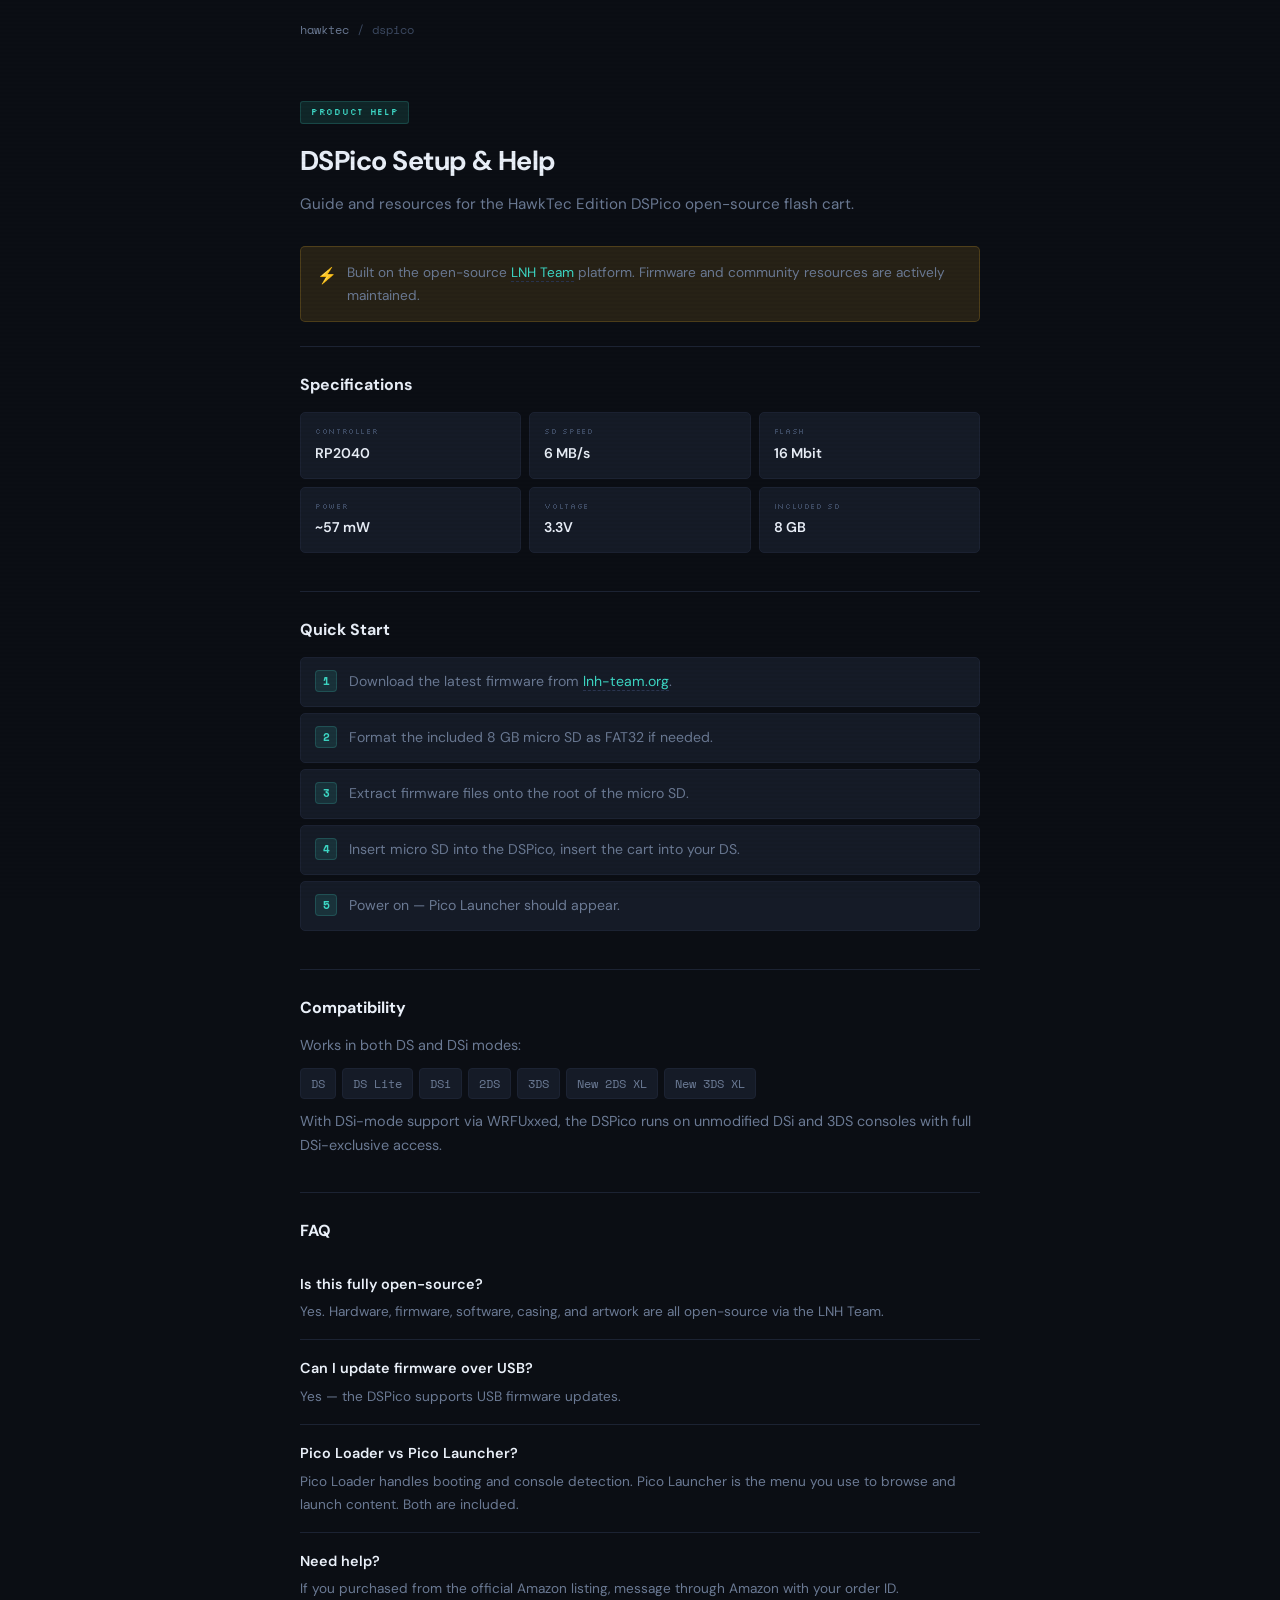
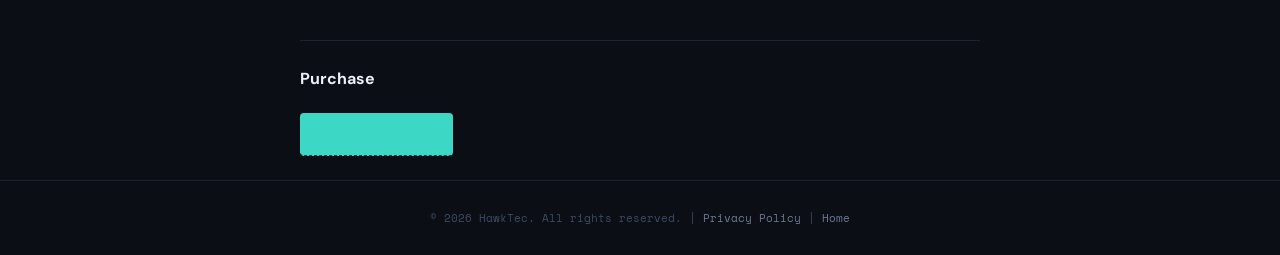
==== dspico/index.html @ 76e1e64f "fix: correct directory structure" ====
<!DOCTYPE html>
<html lang="en">
<head>
  <meta charset="UTF-8">
  <meta name="viewport" content="width=device-width, initial-scale=1.0">
  <title>DSPico Help – HawkTec</title>
  <meta name="description" content="Setup guide and resources for the HawkTec Edition DSPico flash cart.">
  <link rel="preconnect" href="https://fonts.googleapis.com">
  <link rel="preconnect" href="https://fonts.gstatic.com" crossorigin>
  <link href="https://fonts.googleapis.com/css2?family=Silkscreen:wght@400;700&family=Space+Mono:wght@400;700&family=DM+Sans:wght@400;500;600;700&display=swap" rel="stylesheet">
  <style>
    *, *::before, *::after { margin:0; padding:0; box-sizing:border-box; }
    :root {
      --bg:#0b0e14; --bg-card:#151b27; --border:#1c2333; --border-lit:#2a3550;
      --teal:#3dd8c5; --teal-dim:rgba(61,216,197,0.12); --teal-glow:rgba(61,216,197,0.25);
      --amber:#f0b429; --amber-dim:rgba(240,180,41,0.12);
      --text:#c9d1de; --text-bright:#eaf0f9; --text-muted:#6b7a94; --text-faint:#3d4b63;
      --pixel:'Silkscreen',monospace; --mono:'Space Mono',monospace; --sans:'DM Sans',sans-serif;
    }
    html { scroll-behavior:smooth; }
    body { font-family:var(--sans); background:var(--bg); color:var(--text); line-height:1.7; -webkit-font-smoothing:antialiased; }
    body::after { content:''; position:fixed; inset:0; background:repeating-linear-gradient(0deg,transparent,transparent 2px,rgba(0,0,0,0.03) 2px,rgba(0,0,0,0.03) 4px); pointer-events:none; z-index:9999; }
    .wrap { max-width:720px; margin:0 auto; padding:0 20px; }
    .crumb { padding:20px 0; font-family:var(--mono); font-size:0.72rem; display:flex; align-items:center; gap:8px; color:var(--text-faint); }
    .crumb a { color:var(--text-muted); text-decoration:none; transition:color 0.15s; }
    .crumb a:hover { color:var(--teal); }
    .ph { padding:36px 0 28px; }
    .ph .badge { display:inline-block; padding:3px 10px; background:var(--teal-dim); border:1px solid rgba(61,216,197,0.18); border-radius:3px; font-family:var(--pixel); font-size:0.55rem; color:var(--teal); letter-spacing:0.08em; text-transform:uppercase; margin-bottom:14px; }
    .ph h1 { font-size:1.7rem; font-weight:700; color:var(--text-bright); letter-spacing:-0.02em; margin-bottom:8px; }
    .ph p { color:var(--text-muted); font-size:0.95rem; }
    .sec { padding:24px 0; border-top:1px solid var(--border); }
    .sec h2 { font-size:1rem; font-weight:700; color:var(--text-bright); margin-bottom:12px; }
    .sec p { color:var(--text-muted); margin-bottom:10px; font-size:0.9rem; }
    .sec a { color:var(--teal); text-decoration:none; border-bottom:1px dashed var(--border-lit); transition:border-color 0.15s; }
    .sec a:hover { border-color:var(--teal); }
    .steps { list-style:none; counter-reset:s; margin:14px 0; }
    .steps li { counter-increment:s; padding:12px 14px 12px 48px; position:relative; background:var(--bg-card); border:1px solid var(--border); border-radius:5px; margin-bottom:6px; color:var(--text-muted); font-size:0.88rem; }
    .steps li::before { content:counter(s); position:absolute; left:14px; top:12px; width:22px; height:22px; background:var(--teal-dim); border:1px solid rgba(61,216,197,0.18); border-radius:4px; display:flex; align-items:center; justify-content:center; font-family:var(--mono); font-size:0.68rem; font-weight:700; color:var(--teal); }
    .notice { background:var(--amber-dim); border:1px solid rgba(240,180,41,0.2); border-radius:5px; padding:14px 16px; margin-bottom:24px; display:flex; gap:10px; align-items:flex-start; font-size:0.85rem; color:var(--text-muted); }
    .notice .ico { font-size:1rem; flex-shrink:0; margin-top:1px; }
    .notice a { color:var(--teal); text-decoration:none; border-bottom:1px dashed var(--border-lit); }
    .notice a:hover { border-color:var(--teal); }
    .specs { display:grid; grid-template-columns:1fr 1fr 1fr; gap:8px; margin:14px 0; }
    .spec { background:var(--bg-card); border:1px solid var(--border); border-radius:5px; padding:12px 14px; }
    .spec .lbl { font-family:var(--pixel); font-size:0.5rem; color:var(--text-faint); letter-spacing:0.08em; text-transform:uppercase; margin-bottom:3px; }
    .spec .val { font-size:0.88rem; font-weight:600; color:var(--text-bright); }
    .compat { font-family:var(--mono); font-size:0.78rem; color:var(--text-muted); display:flex; flex-wrap:wrap; gap:6px; margin:10px 0; }
    .compat span { padding:4px 10px; background:var(--bg-card); border:1px solid var(--border); border-radius:4px; }
    .faq { padding:16px 0; border-bottom:1px solid var(--border); }
    .faq:last-child { border-bottom:none; }
    .faq strong { display:block; color:var(--text-bright); font-weight:600; font-size:0.9rem; margin-bottom:4px; }
    .faq p { margin:0; font-size:0.85rem; }
    .cta { display:inline-flex; align-items:center; gap:7px; padding:10px 18px; background:var(--teal); color:var(--bg); border-radius:4px; font-size:0.82rem; font-weight:600; text-decoration:none; border:none; transition:all 0.15s; margin-top:8px; }
    .cta:hover { background:#50e6d3; box-shadow:0 2px 12px var(--teal-glow); }
    footer { border-top:1px solid var(--border); padding:28px 20px; text-align:center; font-family:var(--mono); font-size:0.68rem; color:var(--text-faint); }
    footer a { color:var(--text-muted); text-decoration:none; transition:color 0.15s; }
    footer a:hover { color:var(--teal); }
    @media (max-width:640px) { .specs { grid-template-columns:1fr 1fr; } }
  </style>
</head>
<body>
  <div class="wrap">
    <nav class="crumb"><a href="/">hawktec</a><span>/</span><span>dspico</span></nav>
    <div class="ph">
      <div class="badge">Product Help</div>
      <h1>DSPico Setup &amp; Help</h1>
      <p>Guide and resources for the HawkTec Edition DSPico open-source flash cart.</p>
    </div>
    <div class="notice">
      <span class="ico">⚡</span>
      <p>Built on the open-source <a href="https://www.lnh-team.org/dspico_hw.html" target="_blank" rel="noopener">LNH Team</a> platform. Firmware and community resources are actively maintained.</p>
    </div>
    <section class="sec">
      <h2>Specifications</h2>
      <div class="specs">
        <div class="spec"><div class="lbl">Controller</div><div class="val">RP2040</div></div>
        <div class="spec"><div class="lbl">SD Speed</div><div class="val">6 MB/s</div></div>
        <div class="spec"><div class="lbl">Flash</div><div class="val">16 Mbit</div></div>
        <div class="spec"><div class="lbl">Power</div><div class="val">~57 mW</div></div>
        <div class="spec"><div class="lbl">Voltage</div><div class="val">3.3V</div></div>
        <div class="spec"><div class="lbl">Included SD</div><div class="val">8 GB</div></div>
      </div>
    </section>
    <section class="sec">
      <h2>Quick Start</h2>
      <ol class="steps">
        <li>Download the latest firmware from <a href="https://www.lnh-team.org/dspico_hw.html" target="_blank" rel="noopener">lnh-team.org</a>.</li>
        <li>Format the included 8 GB micro SD as FAT32 if needed.</li>
        <li>Extract firmware files onto the root of the micro SD.</li>
        <li>Insert micro SD into the DSPico, insert the cart into your DS.</li>
        <li>Power on — Pico Launcher should appear.</li>
      </ol>
    </section>
    <section class="sec">
      <h2>Compatibility</h2>
      <p>Works in both DS and DSi modes:</p>
      <div class="compat">
        <span>DS</span><span>DS Lite</span><span>DSi</span>
        <span>2DS</span><span>3DS</span><span>New 2DS XL</span><span>New 3DS XL</span>
      </div>
      <p>With DSi-mode support via WRFUxxed, the DSPico runs on unmodified DSi and 3DS consoles with full DSi-exclusive access.</p>
    </section>
    <section class="sec">
      <h2>FAQ</h2>
      <div class="faq">
        <strong>Is this fully open-source?</strong>
        <p>Yes. Hardware, firmware, software, casing, and artwork are all open-source via the LNH Team.</p>
      </div>
      <div class="faq">
        <strong>Can I update firmware over USB?</strong>
        <p>Yes — the DSPico supports USB firmware updates.</p>
      </div>
      <div class="faq">
        <strong>Pico Loader vs Pico Launcher?</strong>
        <p>Pico Loader handles booting and console detection. Pico Launcher is the menu you use to browse and launch content. Both are included.</p>
      </div>
      <div class="faq">
        <strong>Need help?</strong>
        <p>If you purchased from the official Amazon listing, message through Amazon with your order ID.</p>
      </div>
    </section>
    <section class="sec">
      <h2>Purchase</h2>
      <a href="https://www.amazon.com/HawkTec-DSPico-Compatible-DS-Upgrade-Nintendo/dp/B0GQCL45W9" target="_blank" rel="noopener" class="cta">View on Amazon →</a>
    </section>
  </div>
  <footer><p>&copy; <script>document.write(new Date().getFullYear())</script> HawkTec. All rights reserved. | <a href="/privacy/">Privacy Policy</a> | <a href="/">Home</a></p></footer>
</body>
</html>
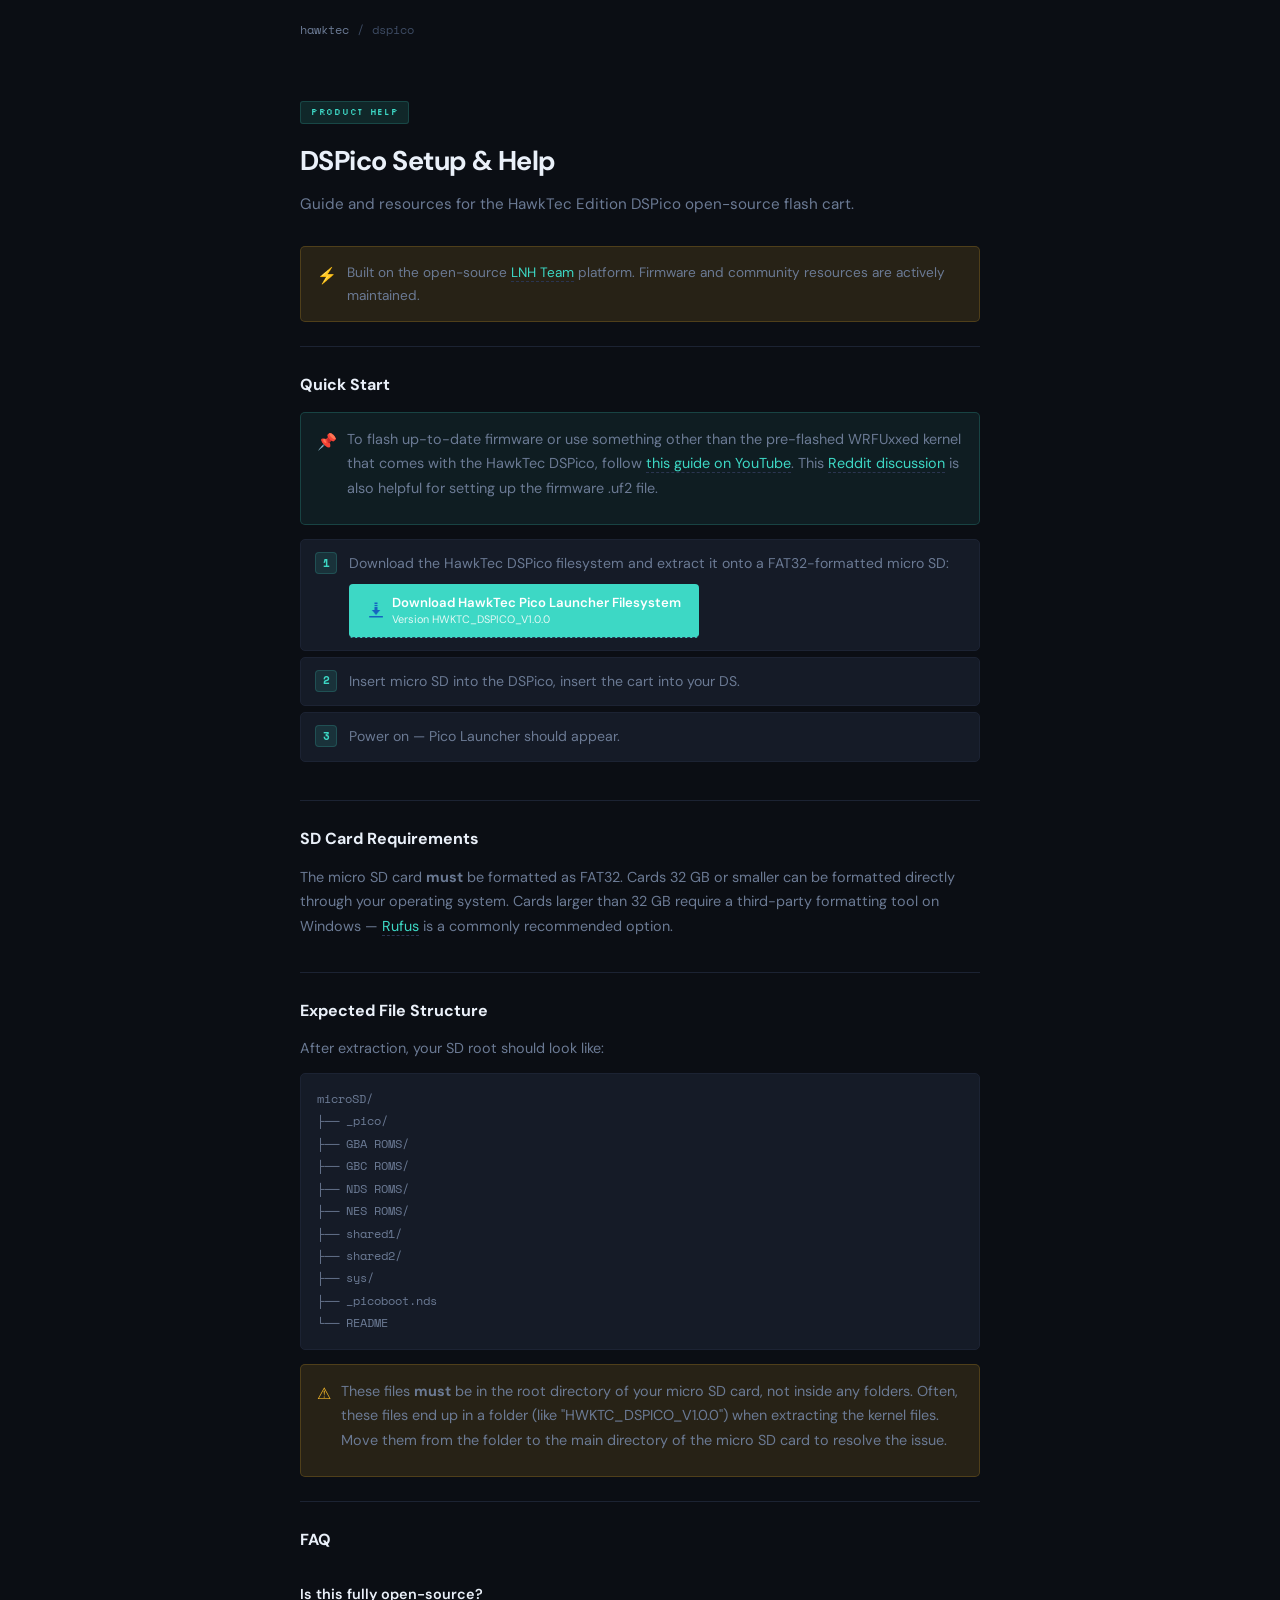
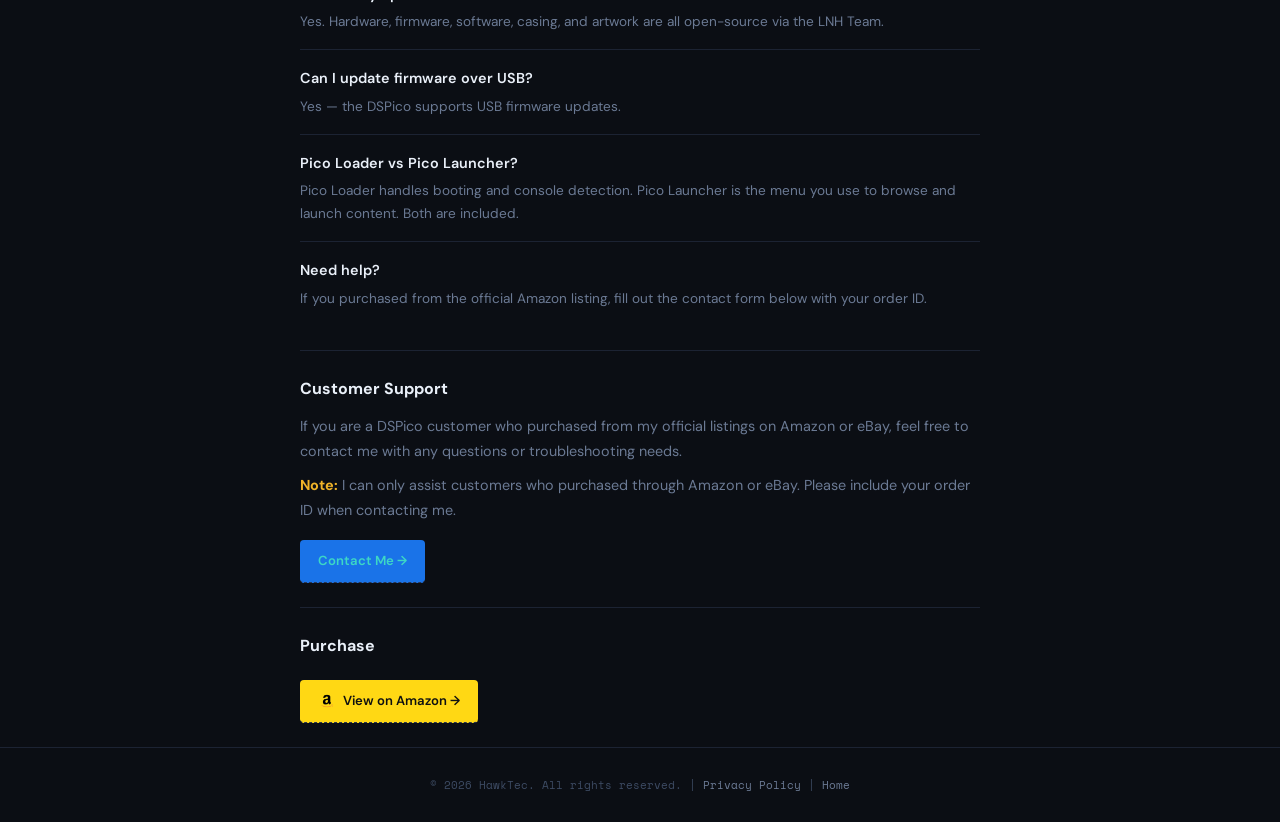
==== commit 4eb2c8bd: "chore: update r4xmp and dspico webpage" ====
--- a/dspico/index.html
+++ b/dspico/index.html
@@ -8,55 +8,7 @@
   <link rel="preconnect" href="https://fonts.googleapis.com">
   <link rel="preconnect" href="https://fonts.gstatic.com" crossorigin>
   <link href="https://fonts.googleapis.com/css2?family=Silkscreen:wght@400;700&family=Space+Mono:wght@400;700&family=DM+Sans:wght@400;500;600;700&display=swap" rel="stylesheet">
-  <style>
-    *, *::before, *::after { margin:0; padding:0; box-sizing:border-box; }
-    :root {
-      --bg:#0b0e14; --bg-card:#151b27; --border:#1c2333; --border-lit:#2a3550;
-      --teal:#3dd8c5; --teal-dim:rgba(61,216,197,0.12); --teal-glow:rgba(61,216,197,0.25);
-      --amber:#f0b429; --amber-dim:rgba(240,180,41,0.12);
-      --text:#c9d1de; --text-bright:#eaf0f9; --text-muted:#6b7a94; --text-faint:#3d4b63;
-      --pixel:'Silkscreen',monospace; --mono:'Space Mono',monospace; --sans:'DM Sans',sans-serif;
-    }
-    html { scroll-behavior:smooth; }
-    body { font-family:var(--sans); background:var(--bg); color:var(--text); line-height:1.7; -webkit-font-smoothing:antialiased; }
-    body::after { content:''; position:fixed; inset:0; background:repeating-linear-gradient(0deg,transparent,transparent 2px,rgba(0,0,0,0.03) 2px,rgba(0,0,0,0.03) 4px); pointer-events:none; z-index:9999; }
-    .wrap { max-width:720px; margin:0 auto; padding:0 20px; }
-    .crumb { padding:20px 0; font-family:var(--mono); font-size:0.72rem; display:flex; align-items:center; gap:8px; color:var(--text-faint); }
-    .crumb a { color:var(--text-muted); text-decoration:none; transition:color 0.15s; }
-    .crumb a:hover { color:var(--teal); }
-    .ph { padding:36px 0 28px; }
-    .ph .badge { display:inline-block; padding:3px 10px; background:var(--teal-dim); border:1px solid rgba(61,216,197,0.18); border-radius:3px; font-family:var(--pixel); font-size:0.55rem; color:var(--teal); letter-spacing:0.08em; text-transform:uppercase; margin-bottom:14px; }
-    .ph h1 { font-size:1.7rem; font-weight:700; color:var(--text-bright); letter-spacing:-0.02em; margin-bottom:8px; }
-    .ph p { color:var(--text-muted); font-size:0.95rem; }
-    .sec { padding:24px 0; border-top:1px solid var(--border); }
-    .sec h2 { font-size:1rem; font-weight:700; color:var(--text-bright); margin-bottom:12px; }
-    .sec p { color:var(--text-muted); margin-bottom:10px; font-size:0.9rem; }
-    .sec a { color:var(--teal); text-decoration:none; border-bottom:1px dashed var(--border-lit); transition:border-color 0.15s; }
-    .sec a:hover { border-color:var(--teal); }
-    .steps { list-style:none; counter-reset:s; margin:14px 0; }
-    .steps li { counter-increment:s; padding:12px 14px 12px 48px; position:relative; background:var(--bg-card); border:1px solid var(--border); border-radius:5px; margin-bottom:6px; color:var(--text-muted); font-size:0.88rem; }
-    .steps li::before { content:counter(s); position:absolute; left:14px; top:12px; width:22px; height:22px; background:var(--teal-dim); border:1px solid rgba(61,216,197,0.18); border-radius:4px; display:flex; align-items:center; justify-content:center; font-family:var(--mono); font-size:0.68rem; font-weight:700; color:var(--teal); }
-    .notice { background:var(--amber-dim); border:1px solid rgba(240,180,41,0.2); border-radius:5px; padding:14px 16px; margin-bottom:24px; display:flex; gap:10px; align-items:flex-start; font-size:0.85rem; color:var(--text-muted); }
-    .notice .ico { font-size:1rem; flex-shrink:0; margin-top:1px; }
-    .notice a { color:var(--teal); text-decoration:none; border-bottom:1px dashed var(--border-lit); }
-    .notice a:hover { border-color:var(--teal); }
-    .specs { display:grid; grid-template-columns:1fr 1fr 1fr; gap:8px; margin:14px 0; }
-    .spec { background:var(--bg-card); border:1px solid var(--border); border-radius:5px; padding:12px 14px; }
-    .spec .lbl { font-family:var(--pixel); font-size:0.5rem; color:var(--text-faint); letter-spacing:0.08em; text-transform:uppercase; margin-bottom:3px; }
-    .spec .val { font-size:0.88rem; font-weight:600; color:var(--text-bright); }
-    .compat { font-family:var(--mono); font-size:0.78rem; color:var(--text-muted); display:flex; flex-wrap:wrap; gap:6px; margin:10px 0; }
-    .compat span { padding:4px 10px; background:var(--bg-card); border:1px solid var(--border); border-radius:4px; }
-    .faq { padding:16px 0; border-bottom:1px solid var(--border); }
-    .faq:last-child { border-bottom:none; }
-    .faq strong { display:block; color:var(--text-bright); font-weight:600; font-size:0.9rem; margin-bottom:4px; }
-    .faq p { margin:0; font-size:0.85rem; }
-    .cta { display:inline-flex; align-items:center; gap:7px; padding:10px 18px; background:var(--teal); color:var(--bg); border-radius:4px; font-size:0.82rem; font-weight:600; text-decoration:none; border:none; transition:all 0.15s; margin-top:8px; }
-    .cta:hover { background:#50e6d3; box-shadow:0 2px 12px var(--teal-glow); }
-    footer { border-top:1px solid var(--border); padding:28px 20px; text-align:center; font-family:var(--mono); font-size:0.68rem; color:var(--text-faint); }
-    footer a { color:var(--text-muted); text-decoration:none; transition:color 0.15s; }
-    footer a:hover { color:var(--teal); }
-    @media (max-width:640px) { .specs { grid-template-columns:1fr 1fr; } }
-  </style>
+  <link rel="stylesheet" href="../assets/style.css">
 </head>
 <body>
   <div class="wrap">
@@ -71,34 +23,39 @@
       <p>Built on the open-source <a href="https://www.lnh-team.org/dspico_hw.html" target="_blank" rel="noopener">LNH Team</a> platform. Firmware and community resources are actively maintained.</p>
     </div>
     <section class="sec">
-      <h2>Specifications</h2>
-      <div class="specs">
-        <div class="spec"><div class="lbl">Controller</div><div class="val">RP2040</div></div>
-        <div class="spec"><div class="lbl">SD Speed</div><div class="val">6 MB/s</div></div>
-        <div class="spec"><div class="lbl">Flash</div><div class="val">16 Mbit</div></div>
-        <div class="spec"><div class="lbl">Power</div><div class="val">~57 mW</div></div>
-        <div class="spec"><div class="lbl">Voltage</div><div class="val">3.3V</div></div>
-        <div class="spec"><div class="lbl">Included SD</div><div class="val">8 GB</div></div>
+      <h2>Quick Start</h2>
+      <div class="tip">
+        <span class="ico">&#x1F4CC;</span>
+        <p>To flash up-to-date firmware or use something other than the pre-flashed WRFUxxed kernel that comes with the HawkTec DSPico, follow <a href="https://www.youtube.com/watch?v=o7IuaewHNTQ" target="_blank" rel="noopener">this guide on YouTube</a>. This <a href="https://www.reddit.com/r/flashcarts/comments/1r8h7qh/ds_pico_setup/" target="_blank" rel="noopener">Reddit discussion</a> is also helpful for setting up the firmware .uf2 file.</p>
       </div>
-    </section>
-    <section class="sec">
-      <h2>Quick Start</h2>
       <ol class="steps">
-        <li>Download the latest firmware from <a href="https://www.lnh-team.org/dspico_hw.html" target="_blank" rel="noopener">lnh-team.org</a>.</li>
-        <li>Format the included 8 GB micro SD as FAT32 if needed.</li>
-        <li>Extract firmware files onto the root of the micro SD.</li>
+        <li>Download the HawkTec DSPico filesystem and extract it onto a FAT32-formatted micro SD:<br><a href="../downloads/HWKTC_DSPICO_V1.0.0.zip" download class="cta cta-download"><img src="../assets/download_button.png" alt="Download"><span class="dl-text">Download HawkTec Pico Launcher Filesystem<small>Version HWKTC_DSPICO_V1.0.0</small></span></a></li>
         <li>Insert micro SD into the DSPico, insert the cart into your DS.</li>
         <li>Power on — Pico Launcher should appear.</li>
       </ol>
     </section>
     <section class="sec">
-      <h2>Compatibility</h2>
-      <p>Works in both DS and DSi modes:</p>
-      <div class="compat">
-        <span>DS</span><span>DS Lite</span><span>DSi</span>
-        <span>2DS</span><span>3DS</span><span>New 2DS XL</span><span>New 3DS XL</span>
+      <h2>SD Card Requirements</h2>
+      <p>The micro SD card <strong>must</strong> be formatted as FAT32. Cards 32 GB or smaller can be formatted directly through your operating system. Cards larger than 32 GB require a third-party formatting tool on Windows — <a href="https://rufus.ie/en/" target="_blank" rel="noopener">Rufus</a> is a commonly recommended option.</p>
+    </section>
+    <section class="sec">
+      <h2>Expected File Structure</h2>
+      <p>After extraction, your SD root should look like:</p>
+      <div class="codeblock">microSD/
+├── _pico/
+├── GBA ROMS/
+├── GBC ROMS/
+├── NDS ROMS/
+├── NES ROMS/
+├── shared1/
+├── shared2/
+├── sys/
+├── _picoboot.nds
+└── README</div>
+      <div class="file-warning">
+        <span class="ico">&#x26A0;</span>
+        <p>These files <strong>must</strong> be in the root directory of your micro SD card, not inside any folders. Often, these files end up in a folder (like "HWKTC_DSPICO_V1.0.0") when extracting the kernel files. Move them from the folder to the main directory of the micro SD card to resolve the issue.</p>
       </div>
-      <p>With DSi-mode support via WRFUxxed, the DSPico runs on unmodified DSi and 3DS consoles with full DSi-exclusive access.</p>
     </section>
     <section class="sec">
       <h2>FAQ</h2>
@@ -116,12 +73,19 @@
       </div>
       <div class="faq">
         <strong>Need help?</strong>
-        <p>If you purchased from the official Amazon listing, message through Amazon with your order ID.</p>
+        <p>If you purchased from the official Amazon listing, fill out the contact form below with your order ID.</p>
       </div>
     </section>
     <section class="sec">
+      <h2>Customer Support</h2>
+      <p>If you are a DSPico customer who purchased from my official listings on Amazon or eBay, feel free to contact me with any questions or troubleshooting needs.</p>
+      <p><strong style="color:var(--amber);">Note:</strong> I can only assist customers who purchased through Amazon or eBay. Please include your order ID when contacting me.</p>
+      <a class="cta cta-contact" onclick="var f=document.getElementById('contact-form');f.classList.toggle('active');if(f.classList.contains('active')&&!f.querySelector('iframe')){f.innerHTML='<iframe src=\'https://docs.google.com/forms/d/e/1FAIpQLSdp6ZReStK1zI6lmsmjh6R2j_i8qvBYtiC9VELwbWKGHkI4wg/viewform?embedded=true\' loading=\'lazy\'></iframe>';}">Contact Me →</a>
+      <div id="contact-form" class="form-embed"></div>
+    </section>
+    <section class="sec">
       <h2>Purchase</h2>
-      <a href="https://www.amazon.com/HawkTec-DSPico-Compatible-DS-Upgrade-Nintendo/dp/B0GQCL45W9" target="_blank" rel="noopener" class="cta">View on Amazon →</a>
+      <a href="https://www.amazon.com/HawkTec-DSPico-Compatible-DS-Upgrade-Nintendo/dp/B0GQCL45W9" target="_blank" rel="noopener" class="cta cta-amazon"><img src="../assets/amazon-logo-a.png" alt="Amazon">View on Amazon →</a>
     </section>
   </div>
   <footer><p>&copy; <script>document.write(new Date().getFullYear())</script> HawkTec. All rights reserved. | <a href="/privacy/">Privacy Policy</a> | <a href="/">Home</a></p></footer>
--- a/assets/style.css
+++ b/assets/style.css
@@ -0,0 +1,65 @@
+*, *::before, *::after { margin:0; padding:0; box-sizing:border-box; }
+:root {
+  --bg:#0b0e14; --bg-card:#151b27; --border:#1c2333; --border-lit:#2a3550;
+  --teal:#3dd8c5; --teal-dim:rgba(61,216,197,0.12); --teal-glow:rgba(61,216,197,0.25);
+  --amber:#f0b429; --amber-dim:rgba(240,180,41,0.12);
+  --text:#c9d1de; --text-bright:#eaf0f9; --text-muted:#6b7a94; --text-faint:#3d4b63;
+  --pixel:'Silkscreen',monospace; --mono:'Space Mono',monospace; --sans:'DM Sans',sans-serif;
+}
+html { scroll-behavior:smooth; }
+body { font-family:var(--sans); background:var(--bg); color:var(--text); line-height:1.7; -webkit-font-smoothing:antialiased; }
+.wrap { max-width:720px; margin:0 auto; padding:0 20px; }
+.crumb { padding:20px 0; font-family:var(--mono); font-size:0.72rem; display:flex; align-items:center; gap:8px; color:var(--text-faint); }
+.crumb a { color:var(--text-muted); text-decoration:none; transition:color 0.15s; }
+.crumb a:hover { color:var(--teal); }
+.ph { padding:36px 0 28px; }
+.ph .badge { display:inline-block; padding:3px 10px; background:var(--teal-dim); border:1px solid rgba(61,216,197,0.18); border-radius:3px; font-family:var(--pixel); font-size:0.55rem; color:var(--teal); letter-spacing:0.08em; text-transform:uppercase; margin-bottom:14px; }
+.ph h1 { font-size:1.7rem; font-weight:700; color:var(--text-bright); letter-spacing:-0.02em; margin-bottom:8px; }
+.ph p { color:var(--text-muted); font-size:0.95rem; }
+.sec { padding:24px 0; border-top:1px solid var(--border); }
+.sec h2 { font-size:1rem; font-weight:700; color:var(--text-bright); margin-bottom:12px; }
+.sec p { color:var(--text-muted); margin-bottom:10px; font-size:0.9rem; }
+.sec a { color:var(--teal); text-decoration:none; border-bottom:1px dashed var(--border-lit); transition:border-color 0.15s; }
+.sec a:hover { border-color:var(--teal); }
+.sec code { font-family:var(--mono); font-size:0.82rem; color:var(--teal); background:var(--teal-dim); padding:1px 5px; border-radius:3px; }
+.steps { list-style:none; counter-reset:s; margin:14px 0; }
+.steps li { counter-increment:s; padding:12px 14px 12px 48px; position:relative; background:var(--bg-card); border:1px solid var(--border); border-radius:5px; margin-bottom:6px; color:var(--text-muted); font-size:0.88rem; }
+.steps li::before { content:counter(s); position:absolute; left:14px; top:12px; width:22px; height:22px; background:var(--teal-dim); border:1px solid rgba(61,216,197,0.18); border-radius:4px; display:flex; align-items:center; justify-content:center; font-family:var(--mono); font-size:0.68rem; font-weight:700; color:var(--teal); }
+.notice { background:var(--amber-dim); border:1px solid rgba(240,180,41,0.2); border-radius:5px; padding:14px 16px; margin-bottom:24px; display:flex; gap:10px; align-items:flex-start; font-size:0.85rem; color:var(--text-muted); }
+.notice .ico { font-size:1rem; flex-shrink:0; margin-top:1px; }
+.notice a { color:var(--teal); text-decoration:none; border-bottom:1px dashed var(--border-lit); }
+.notice a:hover { border-color:var(--teal); }
+.codeblock { background:var(--bg-card); border:1px solid var(--border); border-radius:5px; padding:14px 16px; font-family:var(--mono); font-size:0.78rem; color:var(--text-muted); overflow-x:auto; margin:12px 0; white-space:pre; line-height:1.8; }
+.tip { background:rgba(61,216,197,0.08); border:1px solid rgba(61,216,197,0.2); border-radius:5px; padding:14px 16px; margin:14px 0; display:flex; gap:10px; align-items:flex-start; font-size:0.85rem; color:var(--text-muted); }
+.tip .ico { color:var(--teal); font-size:1rem; flex-shrink:0; margin-top:1px; }
+.tip a { color:var(--teal); text-decoration:none; border-bottom:1px dashed var(--border-lit); }
+.tip a:hover { border-color:var(--teal); }
+.cta-download { background:#4CAF50; color:#ffffff !important; margin-top:14px; }
+.cta-download:hover { background:#5CBC60; box-shadow:0 2px 12px rgba(76,175,80,0.35); }
+.cta-download img { height:18px; flex-shrink:0; }
+.cta-download .dl-text { display:flex; flex-direction:column; gap:1px; line-height:1.3; }
+.cta-download .dl-text small { font-size:0.68rem; font-weight:400; opacity:0.85; }
+.file-warning { background:var(--amber-dim); border:1px solid rgba(240,180,41,0.2); border-radius:5px; padding:14px 16px; margin-top:14px; display:flex; gap:10px; align-items:flex-start; font-size:0.85rem; color:var(--text-muted); }
+.file-warning .ico { color:var(--amber); font-size:1rem; flex-shrink:0; margin-top:1px; }
+.compat { font-family:var(--mono); font-size:0.78rem; color:var(--text-muted); display:flex; flex-wrap:wrap; gap:6px; margin:10px 0; }
+.compat span { padding:4px 10px; background:var(--bg-card); border:1px solid var(--border); border-radius:4px; }
+.faq { padding:16px 0; border-bottom:1px solid var(--border); }
+.faq:last-child { border-bottom:none; }
+.faq strong { display:block; color:var(--text-bright); font-weight:600; font-size:0.9rem; margin-bottom:4px; }
+.faq p { margin:0; font-size:0.85rem; }
+.details-list { list-style:none; margin:10px 0; }
+.details-list li { padding:8px 14px 8px 32px; position:relative; color:var(--text-muted); font-size:0.88rem; margin-bottom:4px; }
+.details-list li::before { content:'•'; position:absolute; left:14px; color:var(--teal); font-weight:700; }
+.cta { display:inline-flex; align-items:center; gap:7px; padding:10px 18px; background:var(--teal); color:var(--bg); border-radius:4px; font-size:0.82rem; font-weight:600; text-decoration:none; border:none; transition:all 0.15s; margin-top:8px; }
+.cta:hover { background:#50e6d3; box-shadow:0 2px 12px var(--teal-glow); }
+.cta-amazon { background:#FFD814; color:#0F1111 !important; }
+.cta-amazon:hover { background:#F7CA00; box-shadow:0 2px 12px rgba(255,216,20,0.35); }
+.cta-amazon img { height:18px; flex-shrink:0; }
+.cta-contact { background:#1a73e8; color:#ffffff; cursor:pointer; }
+.cta-contact:hover { background:#1565c0; box-shadow:0 2px 12px rgba(26,115,232,0.35); }
+.form-embed { display:none; margin-top:14px; border-radius:5px; overflow:hidden; border:1px solid var(--border); }
+.form-embed.active { display:block; }
+.form-embed iframe { width:100%; height:900px; border:none; }
+footer { border-top:1px solid var(--border); padding:28px 20px; text-align:center; font-family:var(--mono); font-size:0.68rem; color:var(--text-faint); }
+footer a { color:var(--text-muted); text-decoration:none; transition:color 0.15s; }
+footer a:hover { color:var(--teal); }
